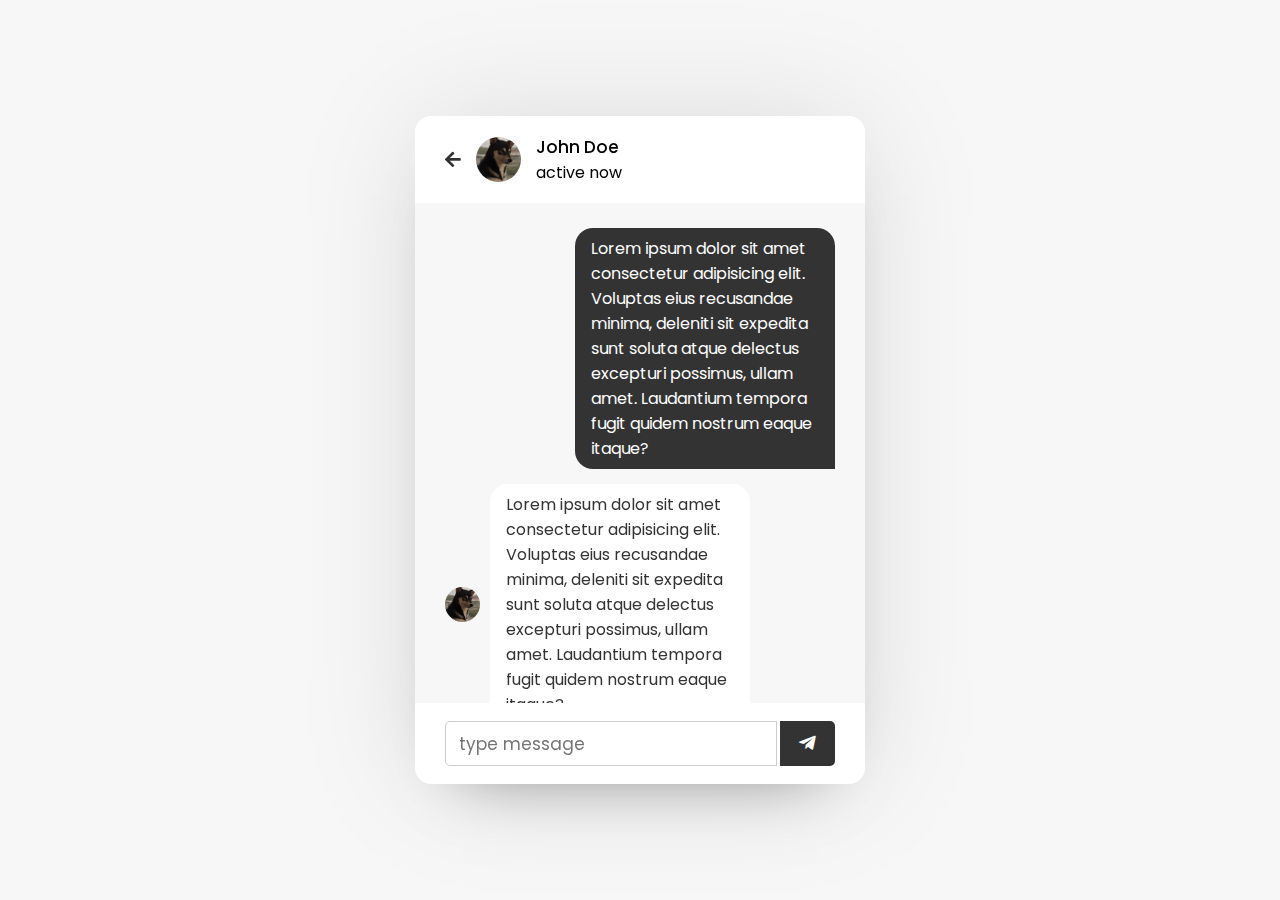
==== chatArea.html @ 12e5ac1c "chat-user and chat-list pages" ====
<!DOCTYPE html>
<html lang="en">

<head>
    <meta charset="UTF-8">
    <meta http-equiv="X-UA-Compatible" content="IE=edge">
    <meta name="viewport" content="width=device-width, initial-scale=1.0">
    <title>Healthcare Chat</title>
    <link rel="stylesheet" href="chat.css">
    <link rel="stylesheet" href="https://cdnjs.cloudflare.com/ajax/libs/font-awesome/5.15.3/css/all.min.css">
</head>

<body>
    <div class="wrapper">
        <section class="chat-area">
            <header>
                <a href="#" class="back-icon"><i class="fas fa-arrow-left"></i></a>
                <img src="assets/bellaDaShibaR.jpg" alt="">
                    <div class="details">
                        <span>John Doe</span>
                        <p>active now</p>
                    </div>
            </header>
            <div class="chat-box">
                <div class="chat outgoing">
                    <div class="details">
                        <p>Lorem ipsum dolor sit amet consectetur adipisicing elit. Voluptas eius recusandae minima, deleniti sit expedita sunt soluta atque delectus excepturi possimus, ullam amet. Laudantium tempora fugit quidem nostrum eaque itaque?</p>
                    </div>
                </div> 
                <div class="chat incoming">
                    <img src="assets/bellaDaShibaR.jpg" alt="">
                    <div class="details">
                        <p>Lorem ipsum dolor sit amet consectetur adipisicing elit. Voluptas eius recusandae minima, deleniti sit expedita sunt soluta atque delectus excepturi possimus, ullam amet. Laudantium tempora fugit quidem nostrum eaque itaque?</p>
                    </div>
                </div> 
                <div class="chat outgoing">
                    <div class="details">
                        <p>Lorem ipsum dolor sit amet consectetur adipisicing elit. Voluptas eius recusandae minima, deleniti sit expedita sunt soluta atque delectus excepturi possimus, ullam amet. Laudantium tempora fugit quidem nostrum eaque itaque?</p>
                    </div>
                </div> 
                <div class="chat incoming">
                    <img src="assets/bellaDaShibaR.jpg" alt="">
                    <div class="details">
                        <p>Lorem ipsum dolor sit amet consectetur adipisicing elit. Voluptas eius recusandae minima, deleniti sit expedita sunt soluta atque delectus excepturi possimus, ullam amet. Laudantium tempora fugit quidem nostrum eaque itaque?</p>
                    </div>
                </div> 
            </div>
            <form action="#" class="typing-area">
                <input type="text" placeholder="type message">
                <button><i class="fab fa-telegram-plane"></i></button>
            </form>
        </section>
    </div>
</body>

</html>
---- chat.css ----
@import url('https://fonts.googleapis.com/css2?family=Poppins:wght@200;300;400&display=swap');
*{
    margin: 0;
    padding: 0;
    box-sizing: border-box;
    text-decoration: none;
    font-family: 'Poppins', sans-serif;
}
body{
    display: flex;
    align-items: center;
    justify-content: center;
    min-height: 100vh;
    background: #f7f7f7;
}
.wrapper{
    background: #fff;
    width: 450px;
    border-radius: 16px;
    box-shadow: 0 0 128px 0 rgba(0, 0, 0, 0.1),
                0 32px 64px -48px rgba(0, 0, 0, 0.5);
}

/* signup and login */
.form{
    padding: 25px 30px;
}
.form header{
    font-size: 25px;
    font-weight: 600;
    padding-bottom: 10px;
    border-bottom: 1px solid #e6e6e6;
}
.form form .error-txt{
    color: #721c24;
    background: #f8d7da;
    padding: 8px 10px;
    text-align: center;
    border-radius: 5px;
    margin-bottom: 10px;
    border: 1px solid #f5c6cb;
}
.form form .name-details{
    display: flex;
}
.form .name-details .field:first-child{
    margin-right: 10px;
}
.form .name-details .field:last-child{
    margin-left: 10px;
}
.form form .field{
    display: flex;
    position: relative;
    flex-direction: column;
    margin-bottom: 10px;
}
.form form .field label{
    margin-bottom: 2px;
}
.form form .field input{
    outline: none;
}
.form form .input input{
    height: 40px;
    width: 100%;
    font-size: 16px;
    padding: 0 10px;
    border: 1px solid #ccc;
    border-radius: 5px;
}
.form form .image input{
    font-size: 17px;
}
.form form .button input{
    margin-top: 13px;
    height: 45px;
    border: none;
    font-size: 17px;
    font-weight: 400;
    background: #333;
    color: #fff;
    border-radius: 5px;
    cursor: pointer;
}
.form form .field i{
    position:absolute;
    right: 15px;
    color: #ccc;
    top: 70%;
    transform: translateY(-50%);
    cursor: pointer;
}
.form .link{
    text-align: center;
    margin: 10px 0;
    font-size: 17px;
}
.form .link a{
    color:#333;
}
.form .link a:hover{
    text-decoration: underline;
}

/* chat user */
.users{
    padding: 25px 30px;
}
.users header,
.users-list a{
    display: flex;
    align-items: center;
    padding-bottom: 20px;
    justify-content: space-between;
    border-bottom: 1px solid #e6e6e6;
}
.wrapper img{
    object-fit:cover;
    border-radius: 50%;
}
:is(.users, .users-list) .content{
    display: flex;
    align-items: center;
}
.users header .content img{
    height: 50px;
    width: 50px;
}
:is(.users, .users-list) .details{
    color: #000;
    margin-left: 15px;
}
:is(.users, .users-list) .details span{
    font-size: 18px;
    font-weight: 500;
}
.users header .logout{
    color: #fff;
    font-size: 17px;
    padding: 7px 15px;
    background: #333;
    border-radius: 5px;
}
.users .search{
    margin: 20px 0;
    display: flex;
    position: relative;
    align-items: center;
    justify-content: space-between;
}
.users .search .text{
    font-size: 18px;
}
.users .search input{
    position: absolute;
    height: 42px;
    width: calc(100% - 50px);
    border: 1px solid #ccc;
    padding: 0 13px;
    font-size: 16px;    
    border-radius: 5px 0 0 5px;
    outline: none;
}
.users .search button{
    width: 47px;
    height: 42px;
    border: none;
    outline: none;
    color: #fff;
    background: #333;
    cursor: pointer;
    font-size: 17px;
    border-radius: 0 5px 5px 0;
}
.users-list{
    max-height: 350px;
    overflow-y: auto;
}
:is(.users-list, .chat-box)::-webkit-scrollbar{
    width: 0px;
}
.users-list a{
    margin-bottom: 15px;
    page-break-after: 10px;
    padding-right: 15px;
    border-bottom-color: #f1f1f1;
}
.users-list a .content img{
    height: 40px;
    width: 40px;
}
.users-list a .content p{
    color: #67676a;
}
.users-list a .status-dot{
    font-size: 12px;
    color: #468669;
}
.users-list a .status-dot.offline{
    color: #ccc;
}
.users-list a:last-child{
    border: none;
    margin-bottom: 0px;
}

/* chat area  */
.chat-area header{
    display: flex;
    align-items: center;
    padding: 18px 30px;
}
.chat-area header .back-icon{
    font-size: 18px;
    color: #333;
}
.chat-area header img{
    height: 45px;
    width: 45px;
    margin: 0 15px;
}
.chat-area header span{
    font-size: 17px;
    font-weight: 500;
}
.chat-box{
    height: 500px;
    overflow-y: auto;
    background: #f7f7f7;
    padding: 10px 30px 20px 30px;
    box-shadow: inset 0 32px 32px -32px rgb(0 0 0 / 5%),
    inset 0 -32px -32px 32px rgb(0 0 0 / 5%);
}
.chat-box .chat{
    margin: 15px 0;
}
.chat-box .chat p{
    word-wrap: break-word;
    padding: 8px 16px;
    box-shadow: inset 0 0 32px rgb(0 0 0 / 8%),
    inset 0 16px 16px -16x rgb(0 0 0 / 10%);
}
.chat-box .outgoing{
    margin-left: auto;
    display: flex;
}
.outgoing .details{
    margin-left: auto;
    max-width: calc(100% - 130px);
}
.outgoing .details p{
    background: #333;
    color: #fff;
    border-radius: 18px 18px 0 18px;
}
.chat-box .incoming{
    display: flex;
    align-items: center;
}
.chat-box .incoming img{
    height: 35px;
    width: 35px;
}
.incoming .details{
    margin-left: 10px;
    margin-right: auto;
    max-width: calc(100% - 130px);
}
.incoming .details p{
    color: #333;
    background: #fff;
    border-radius: 18px 18px 18px 0;
}
.chat-area .typing-area{
    padding: 18px 30px;
    display: flex;
    justify-content: space-between;
}
.typing-area input{
    height: 45px;
    width: calc(100% - 58px);
    font-size: 17px;
    border: 1px solid #ccc;
    padding: 0 13px;
    border-radius: 5px 0 0 5px;
    outline: none;
}
.typing-area button{
    width: 55px;
    border: none;
    outline: none;
    background: #333;
    color: #fff;
    font-size: 19px;
    cursor: pointer;
    border-radius: 0 5px 5px 0;
}
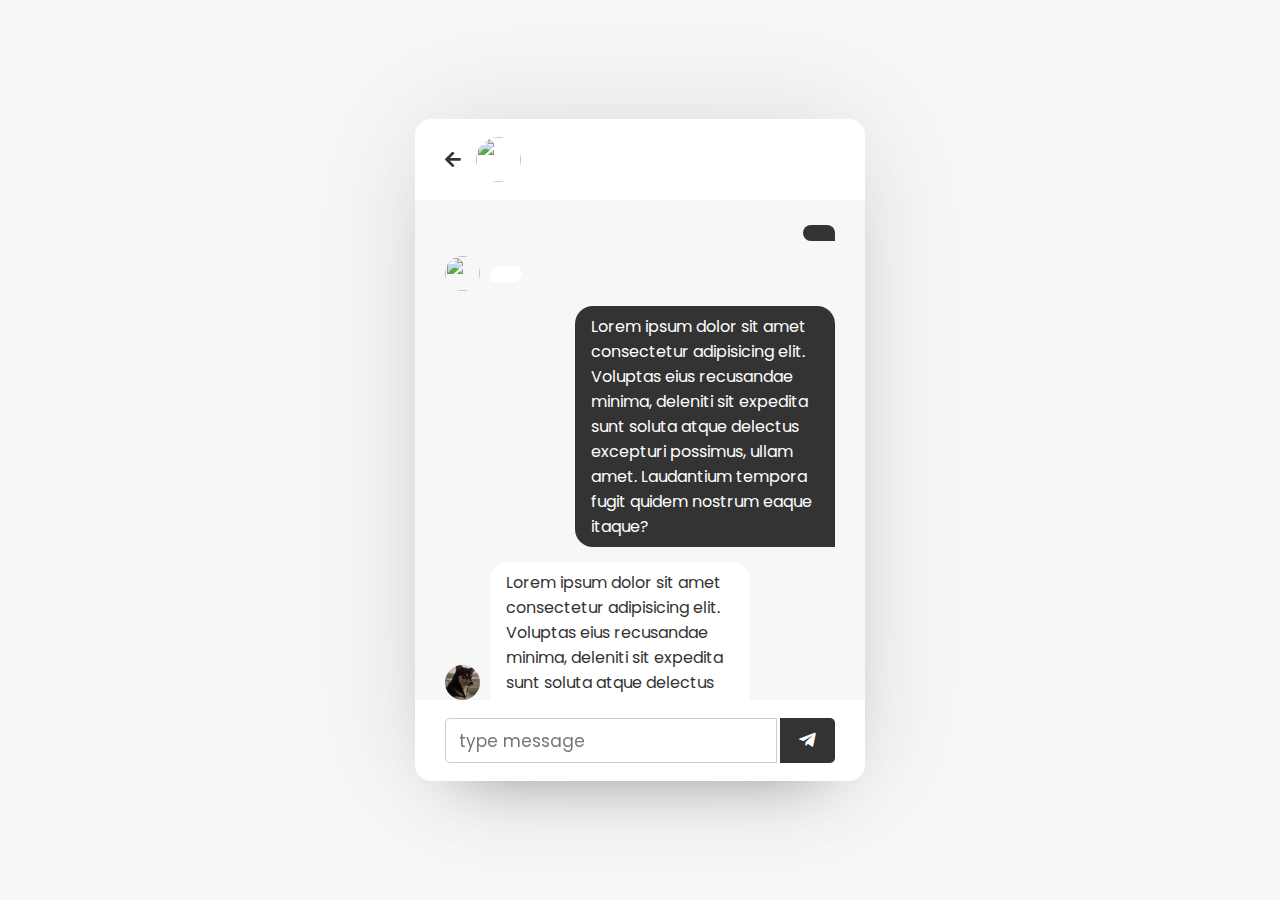
==== commit 3546d368: "start chat area" ====
--- a/chatArea.html
+++ b/chatArea.html
@@ -14,23 +14,23 @@
     <div class="wrapper">
         <section class="chat-area">
             <header>
-                <a href="#" class="back-icon"><i class="fas fa-arrow-left"></i></a>
-                <img src="assets/bellaDaShibaR.jpg" alt="">
+                <a href="http://127.0.0.1:5500/chatUsers.html" class="back-icon"><i class="fas fa-arrow-left"></i></a>
+                <img src="" alt="">
                     <div class="details">
-                        <span>John Doe</span>
-                        <p>active now</p>
+                        <span></span>
+                        <p></p>
                     </div>
             </header>
             <div class="chat-box">
                 <div class="chat outgoing">
                     <div class="details">
-                        <p>Lorem ipsum dolor sit amet consectetur adipisicing elit. Voluptas eius recusandae minima, deleniti sit expedita sunt soluta atque delectus excepturi possimus, ullam amet. Laudantium tempora fugit quidem nostrum eaque itaque?</p>
+                        <p></p>
                     </div>
                 </div> 
                 <div class="chat incoming">
-                    <img src="assets/bellaDaShibaR.jpg" alt="">
+                    <img src="" alt="">
                     <div class="details">
-                        <p>Lorem ipsum dolor sit amet consectetur adipisicing elit. Voluptas eius recusandae minima, deleniti sit expedita sunt soluta atque delectus excepturi possimus, ullam amet. Laudantium tempora fugit quidem nostrum eaque itaque?</p>
+                        <p></p>
                     </div>
                 </div> 
                 <div class="chat outgoing">
@@ -51,6 +51,7 @@
             </form>
         </section>
     </div>
+    <script src="javascript/chatArea.js"></script>
 </body>
 
 </html>--- a/chat.css
+++ b/chat.css
@@ -39,6 +39,7 @@
     border-radius: 5px;
     margin-bottom: 10px;
     border: 1px solid #f5c6cb;
+    display: none;
 }
 .form form .name-details{
     display: flex;
@@ -90,6 +91,10 @@
     top: 70%;
     transform: translateY(-50%);
     cursor: pointer;
+}
+.form form .field i.active::before{
+    color: #333;
+    content: "\f070";
 }
 .form .link{
     text-align: center;
@@ -161,17 +166,32 @@
     font-size: 16px;    
     border-radius: 5px 0 0 5px;
     outline: none;
+    opacity: 0;
+    pointer-events: none;
+    transition: all 0.3s ease;
+}
+.users .search input.active{
+    opacity: 1;
+    pointer-events: auto;
 }
 .users .search button{
     width: 47px;
     height: 42px;
     border: none;
     outline: none;
-    color: #fff;
-    background: #333;
+    color: #333;
+    background: #fff;
     cursor: pointer;
     font-size: 17px;
     border-radius: 0 5px 5px 0;
+    transition: all 0.2s ease;
+}
+.users .search button.active{
+    color: #fff;
+    background: #333;
+}
+.users .search button.active i::before{
+    content: "\f00d";
 }
 .users-list{
     max-height: 350px;
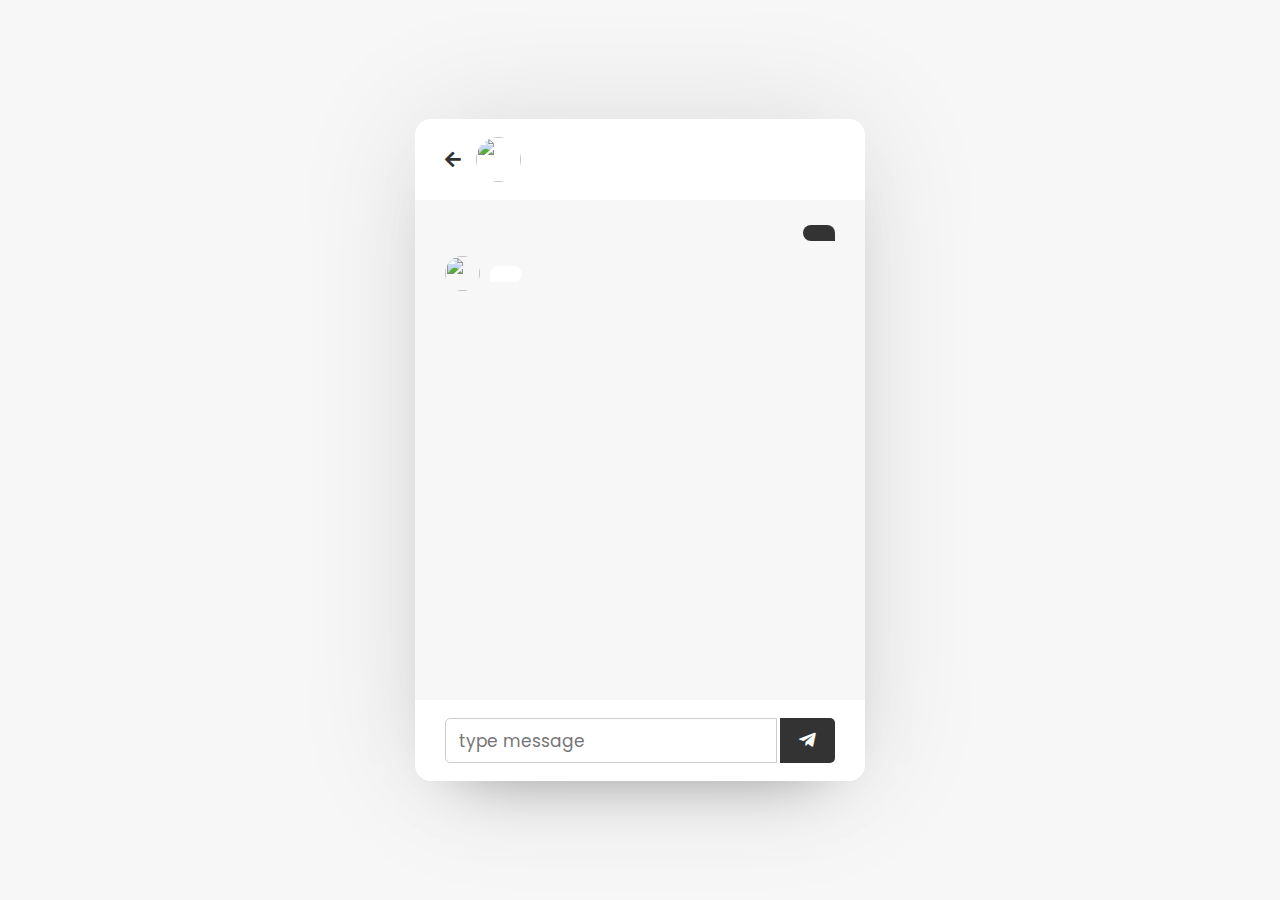
==== commit 843dedf5: "chat content pic temp test" ====
--- a/chatArea.html
+++ b/chatArea.html
@@ -33,20 +33,11 @@
                         <p></p>
                     </div>
                 </div> 
-                <div class="chat outgoing">
-                    <div class="details">
-                        <p>Lorem ipsum dolor sit amet consectetur adipisicing elit. Voluptas eius recusandae minima, deleniti sit expedita sunt soluta atque delectus excepturi possimus, ullam amet. Laudantium tempora fugit quidem nostrum eaque itaque?</p>
-                    </div>
-                </div> 
-                <div class="chat incoming">
-                    <img src="assets/bellaDaShibaR.jpg" alt="">
-                    <div class="details">
-                        <p>Lorem ipsum dolor sit amet consectetur adipisicing elit. Voluptas eius recusandae minima, deleniti sit expedita sunt soluta atque delectus excepturi possimus, ullam amet. Laudantium tempora fugit quidem nostrum eaque itaque?</p>
-                    </div>
-                </div> 
             </div>
             <form action="#" class="typing-area">
-                <input type="text" placeholder="type message">
+                <input type="text"  name="host_id" value="" hidden>
+                <input type="text"  name="guest_id" value="" hidden>
+                <input type="text" name="message" class="input-field" placeholder="type message" autocomplete="off">
                 <button><i class="fab fa-telegram-plane"></i></button>
             </form>
         </section>
